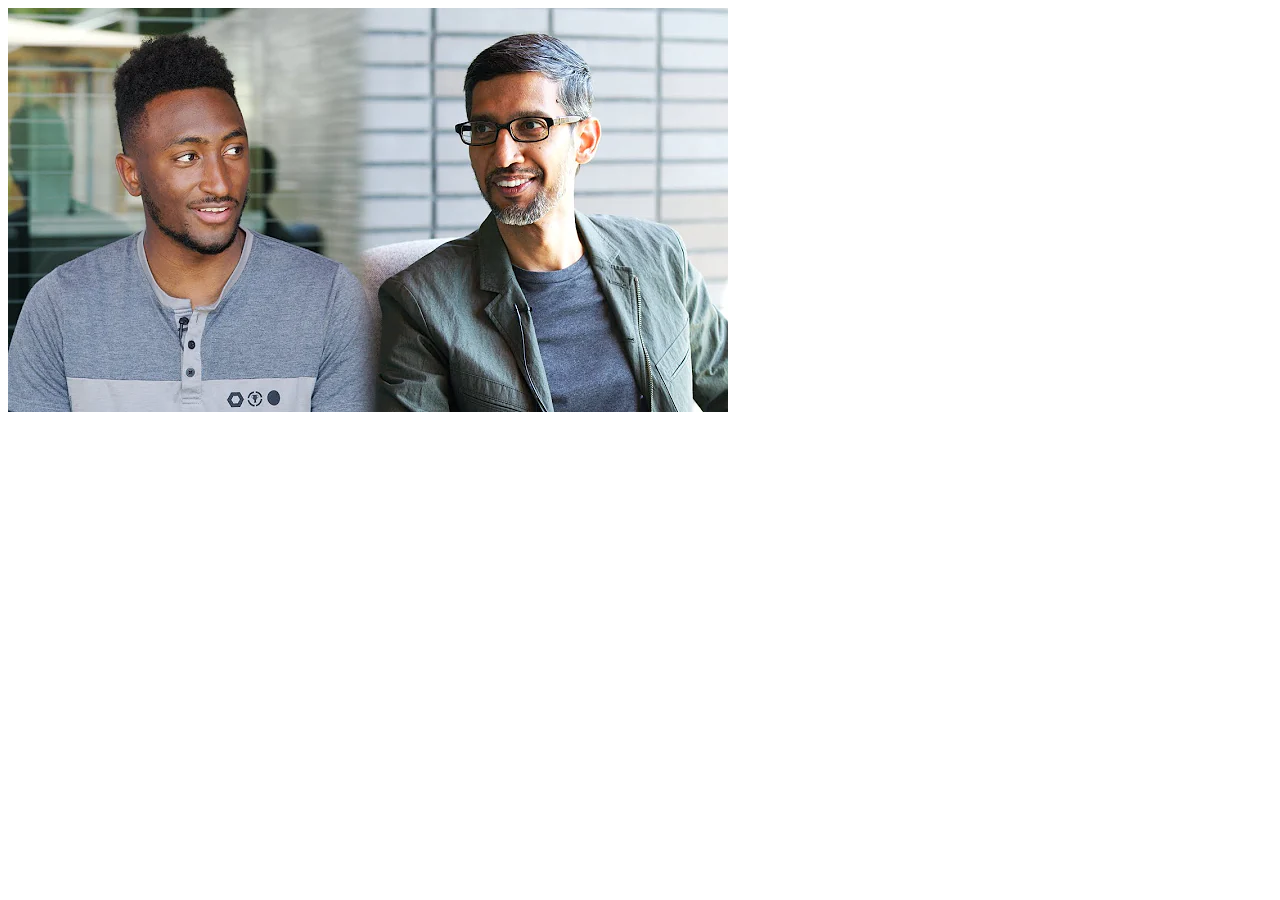
==== Youtube Clone/index.html @ 19753aca "first commit" ====
<!DOCTYPE html>
<html lang="en">
<head>
    <meta charset="UTF-8">
    <meta name="viewport" content="width=device-width, initial-scale=1.0">
    <title>Youtube Clone</title>
</head>
<body>
    <img src="Thumbnails/thumbnail-1.webp" alt="thumbnail-1">
</body>
</html>
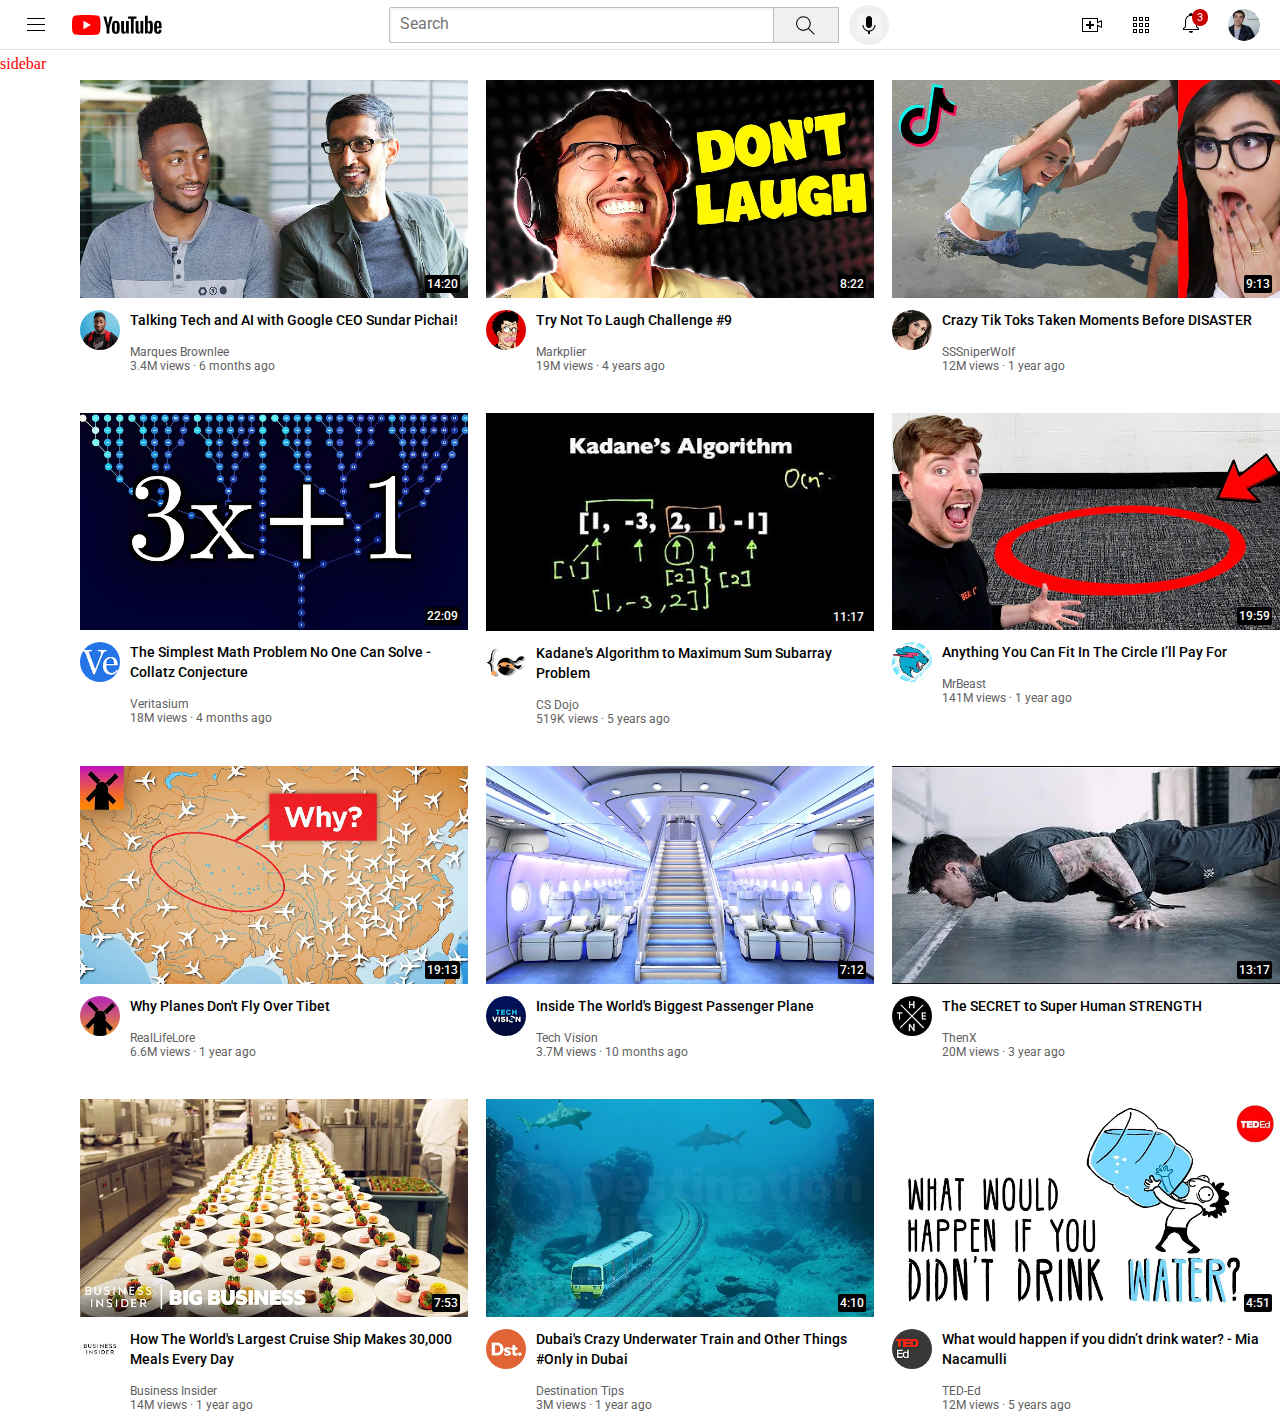
==== commit dcfad10e: "Modify up until Grid&Flex layout & position relative, absolute & fixed" ====
--- a/Youtube Clone/index.html
+++ b/Youtube Clone/index.html
@@ -1,11 +1,245 @@
 <!DOCTYPE html>
 <html lang="en">
+
 <head>
     <meta charset="UTF-8">
     <meta name="viewport" content="width=device-width, initial-scale=1.0">
     <title>Youtube Clone</title>
+    <link rel="preconnect" href="https://fonts.googleapis.com">
+    <link rel="preconnect" href="https://fonts.gstatic.com" crossorigin>
+    <link
+        href="https://fonts.googleapis.com/css2?family=Roboto:ital,wght@0,100;0,300;0,400;0,500;0,700;0,900;1,100;1,300;1,400;1,500;1,700;1,900&display=swap"
+        rel="stylesheet">
+
+
+    <link rel="stylesheet" href="main.css">
 </head>
+
 <body>
-    <img src="Thumbnails/thumbnail-1.webp" alt="thumbnail-1">
+    <header>
+        <div class="left-section">
+            <img class="hamburger-menu" src="Icons/hamburger-menu.svg" alt="Hamburger icon">
+            <img class="youtube-logo" src="Icons/youtube-logo.svg" alt="Youtube logo">
+        </div>
+        <div class="middle-section">
+            <input type="text" class="search-bar" placeholder="Search">
+            <button class="search-button">
+                <img class="search-icon" src="Icons/search.svg" alt="Search Icon">
+            </button>
+            <button class="voice-search-button">
+                <img class="voice-search-icon" src="Icons/voice-search-icon.svg" alt="Voice search Icon">
+            </button>
+        </div>
+        <div class="right-section">
+            <img class="upload-icon" src="Icons/upload.svg" alt="Upload Icon">
+            <img class="youtube-apps-icon" src="Icons/youtube-apps.svg" alt="Youtube Apps Icon">
+            <div class="notifications-icon-container">
+                <div class="notifications-count">3</div>
+                <img class="notification-icon" src="Icons/notifications.svg" alt="Notification Icon">
+            </div>
+            <img class="current-user-picture" src="Icons/my-channel.jpeg" alt="Profile picture">
+        </div>
+    </header>
+    <main>
+        <aside>
+            sidebar 
+        </aside>
+        <section>
+            <div class="video-preview">
+                <div class="thumbnail-row">
+                    <img class="thumbnail" src="Thumbnails/thumbnail-1.webp" alt="Marques Brownlee">
+                    <div class="video-time">14:20</div>
+                </div>
+                <div class="video-info-grid">
+                    <div class="channel-picture">
+                        <img class="profile-picture" src="Icons/channel-1.jpeg" alt="Marques Brownlee's icon">
+                    </div>
+                    <div class="video-info">
+                        <p class="video-title">Talking Tech and AI with Google CEO Sundar Pichai!</p>
+                        <p class="video-author">Marques Brownlee</p>
+                        <p class="video-stats">3.4M views &#183; 6 months ago</p>
+                    </div>
+                </div>
+            </div>
+            <div class="video-preview">
+                <div class="thumbnail-row">
+                    <img class="thumbnail" src="Thumbnails/thumbnail-2.webp" alt="Markplier">
+                    <div class="video-time">8:22</div>
+                </div>
+                <div class="video-info-grid">
+                    <div class="channel-picture">
+                        <img class="profile-picture" src="Icons/channel-2.jpeg" alt="Markplier's icon">
+                    </div>
+                    <div class="video-info">
+                        <p class="video-title">Try Not To Laugh Challenge #9</p>
+                        <p class="video-author">Markplier</p>
+                        <p class="video-stats">19M views &#183; 4 years ago</p>
+                    </div>
+                </div>
+            </div>
+            <div class="video-preview">
+                <div class="thumbnail-row">
+                    <img class="thumbnail" src="Thumbnails/thumbnail-3.webp" alt="SSSniperWolf">
+                    <div class="video-time">9:13</div>
+                </div>
+                <div class="video-info-grid">
+                    <div class="channel-picture">
+                        <img class="profile-picture" src="Icons/channel-3.jpeg" alt="SSSniperWolf's icon">
+                    </div>
+                    <div class="video-info">
+                        <p class="video-title">Crazy Tik Toks Taken Moments Before DISASTER</p>
+                        <p class="video-author">SSSniperWolf</p>
+                        <p class="video-stats">12M views &#183; 1 year ago</p>
+                    </div>
+                </div>
+            </div>
+            <div class="video-preview">
+                <div class="thumbnail-row">
+                    <img class="thumbnail" src="Thumbnails/thumbnail-4.webp" alt="Veritasium">
+                    <div class="video-time">22:09</div>
+                </div>
+                <div class="video-info-grid">
+                    <div class="channel-picture">
+                        <img class="profile-picture" src="Icons/channel-4.jpeg" alt="Veritasium's icon">
+                    </div>
+                    <div class="video-info">
+                        <p class="video-title">The Simplest Math Problem No One Can Solve - Collatz Conjecture</p>
+                        <p class="video-author">Veritasium</p>
+                        <p class="video-stats">18M views &#183; 4 months ago</p>
+                    </div>
+                </div>
+            </div>
+            <div class="video-preview">
+                <div class="thumbnail-row">
+                    <img class="thumbnail" src="Thumbnails/thumbnail-5.webp" alt="CS Dojo">
+                    <div class="video-time">11:17</div>
+                </div>
+                <div class="video-info-grid">
+                    <div class="channel-picture">
+                        <img class="profile-picture" src="Icons/channel-5.jpeg" alt="CS Dojo's icon">
+                    </div>
+                    <div class="video-info">
+                        <p class="video-title">Kadane's Algorithm to Maximum Sum Subarray Problem</p>
+                        <p class="video-author">CS Dojo</p>
+                        <p class="video-stats">519K views &#183; 5 years ago</p>
+                    </div>
+                </div>
+            </div>
+            <div class="video-preview">
+                <div class="thumbnail-row">
+                    <img class="thumbnail" src="Thumbnails/thumbnail-6.webp" alt="MrBeast">
+                    <div class="video-time">19:59</div>
+                </div>
+                <div class="video-info-grid">
+                    <div class="channel-picture">
+                        <img class="profile-picture" src="Icons/channel-6.jpeg" alt="MrBeast's icon">
+                    </div>
+                    <div class="video-info">
+                        <p class="video-title">Anything You Can Fit In The Circle I’ll Pay For</p>
+                        <p class="video-author">MrBeast</p>
+                        <p class="video-stats">141M views &#183; 1 year ago</p>
+                    </div>
+                </div>
+            </div>
+            <div class="video-preview">
+                <div class="thumbnail-row">
+                    <img class="thumbnail" src="Thumbnails/thumbnail-7.webp" alt="RealLifeLore">
+                    <div class="video-time">19:13</div>
+                </div>
+                <div class="video-info-grid">
+                    <div class="channel-picture">
+                        <img class="profile-picture" src="Icons/channel-7.jpeg" alt="RealLifeLore's icon">
+                    </div>
+                    <div class="video-info">
+                        <p class="video-title">Why Planes Don't Fly Over Tibet</p>
+                        <p class="video-author">RealLifeLore</p>
+                        <p class="video-stats">6.6M views &#183; 1 year ago</p>
+                    </div>
+                </div>
+            </div>
+            <div class="video-preview">
+                <div class="thumbnail-row">
+                    <img class="thumbnail" src="Thumbnails/thumbnail-8.webp" alt="Tech Vision">
+                    <div class="video-time">7:12</div>
+                </div>
+                <div class="video-info-grid">
+                    <div class="channel-picture">
+                        <img class="profile-picture" src="Icons/channel-8.jpeg" alt="Tech Vision's icon">
+                    </div>
+                    <div class="video-info">
+                        <p class="video-title">Inside The World's Biggest Passenger Plane</p>
+                        <p class="video-author">Tech Vision</p>
+                        <p class="video-stats">3.7M views &#183; 10 months ago</p>
+                    </div>
+                </div>
+            </div>
+            <div class="video-preview">
+                <div class="thumbnail-row">
+                    <img class="thumbnail" src="Thumbnails/thumbnail-9.webp" alt="MrBeast">
+                    <div class="video-time">13:17</div>
+                </div>
+                <div class="video-info-grid">
+                    <div class="channel-picture">
+                        <img class="profile-picture" src="Icons/channel-9.jpeg" alt="MrBeast's icon">
+                    </div>
+                    <div class="video-info">
+                        <p class="video-title">The SECRET to Super Human STRENGTH</p>
+                        <p class="video-author">ThenX</p>
+                        <p class="video-stats">20M views &#183; 3 year ago</p>
+                    </div>
+                </div>
+            </div>
+            <div class="video-preview">
+                <div class="thumbnail-row">
+                    <img class="thumbnail" src="Thumbnails/thumbnail-10.webp" alt="Business Insider">
+                    <div class="video-time">7:53</div>
+                </div>
+                <div class="video-info-grid">
+                    <div class="channel-picture">
+                        <img class="profile-picture" src="Icons/channel-10.jpeg" alt="Business Insider's icon">
+                    </div>
+                    <div class="video-info">
+                        <p class="video-title">How The World's Largest Cruise Ship Makes 30,000 Meals Every Day</p>
+                        <p class="video-author">Business Insider</p>
+                        <p class="video-stats">14M views &#183; 1 year ago</p>
+                    </div>
+                </div>
+            </div>
+            <div class="video-preview">
+                <div class="thumbnail-row">
+                    <img class="thumbnail" src="Thumbnails/thumbnail-11.webp" alt="Destination Tips">
+                    <div class="video-time">4:10</div>
+                </div>
+                <div class="video-info-grid">
+                    <div class="channel-picture">
+                        <img class="profile-picture" src="Icons/channel-11.jpeg" alt="Destination Tips's icon">
+                    </div>
+                    <div class="video-info">
+                        <p class="video-title">Dubai's Crazy Underwater Train and Other Things #Only in Dubai</p>
+                        <p class="video-author">Destination Tips</p>
+                        <p class="video-stats">3M views &#183; 1 year ago</p>
+                    </div>
+                </div>
+            </div>
+            <div class="video-preview">
+                <div class="thumbnail-row">
+                    <img class="thumbnail" src="Thumbnails/thumbnail-12.webp" alt="TED-Ed">
+                    <div class="video-time">4:51</div>
+                </div>
+                <div class="video-info-grid">
+                    <div class="channel-picture">
+                        <img class="profile-picture" src="Icons/channel-12.jpeg" alt="TED-Ed's icon">
+                    </div>
+                    <div class="video-info">
+                        <p class="video-title">What would happen if you didn’t drink water? - Mia Nacamulli</p>
+                        <p class="video-author">TED-Ed</p>
+                        <p class="video-stats">12M views &#183; 5 years ago</p>
+                    </div>
+                </div>
+            </div>
+        </section>
+    </main>
+    <footer></footer>
 </body>
+
 </html>--- a/Youtube Clone/main.css
+++ b/Youtube Clone/main.css
@@ -0,0 +1,228 @@
+*{
+    margin: 0;
+    padding: 0;
+    box-sizing: border-box;
+}
+
+body {
+    padding-top: 80px;
+    padding-left: 80px;
+}
+
+p {
+    font-family: Roboto, Arial;
+    margin-top: 0;
+    margin-bottom: 0;
+}
+
+header {
+    display: flex;
+    flex-direction: row;
+    justify-content: space-between;
+    height: 50px;
+    position: fixed;
+    top: 0;
+    left: 0;
+    right: 0;
+    background-color: white;
+    border-bottom-width: 1px;
+    border-bottom-style: solid;
+    border-bottom-color: rgb(228, 228, 228);
+    z-index: 1;
+}
+
+aside {
+    background-color: white;
+    color: red;
+    position: fixed;
+    top: 55px;
+    bottom: 0;
+    left: 0;
+    width: 72px;
+
+}
+
+section {
+    display: grid;
+    grid-template-columns: 1fr 1fr 1fr;
+    column-gap: 18px;
+    row-gap: 40px;
+}
+
+.left-section {
+    display: flex;
+    align-items: center;
+}
+
+.hamburger-menu {
+    height: 24px;
+    margin-left: 24px;
+    margin-right: 24px;
+}
+
+.youtube-logo {
+    height: 20px;
+}
+
+.middle-section {
+    flex: 1;
+    margin-left: 70px;
+    margin-right: 35px;
+    max-width: 500px;
+    display: flex;
+    align-items: center;
+}
+
+.search-button {
+    height: 36px;
+    width: 66px;
+    background-color: rgb(240, 240, 240);
+    border-width: 1px;
+    border-style: solid;
+    border-color: rgb(192, 192, 192);
+    margin-left: -1px;
+    margin-right: 10px;
+}
+
+.search-icon {
+    height: 25px;
+    margin-top: 4px;
+}
+
+.voice-search-button {
+    height: 40px;
+    width: 40px;
+    border-radius: 20px;
+    border: none;
+}
+
+.voice-search-icon {
+    height: 24px;
+    margin-top: 4px;
+    background-color: rgb(245, 245, 245);
+}
+
+.right-section {
+    width: 180px;
+    margin-right: 20px;
+    display: flex;
+    align-items: center;
+    justify-content: space-between;
+    flex-shrink: 0;
+}
+
+.search-bar {
+    flex: 1;
+    height: 36px;
+    padding-left: 10px;
+    border-width: 1px;
+    border-style: solid;
+    border-color: rgb(192, 192, 192);
+    border-radius: 2px;
+    box-shadow: inset 1px 2px 3px rgba(0, 0, 0, 0.05);
+    width: 0;
+}
+
+.search-bar::placeholder {
+    font-family: Roboto, Arial;
+    font-size: 16px;
+}
+
+.view-info-grid {
+    display: grid;
+    grid-template-columns: 50px 1fr;
+}
+
+.video-preview {
+   width: 100%;
+}
+
+.video-info-grid {
+    display: grid;
+    grid-template-columns: 50px 1fr;
+}
+
+.video-title {
+    margin-bottom: 15px;
+    font-size: 14px;
+    font-weight: 500;
+    line-height: 20px;
+}
+
+.video-title, .thumbnail-row {
+    cursor: pointer;
+}
+
+
+.video-author,
+.video-stats {
+    font-size: 12px;
+    color: rgb(96, 96, 96);
+}
+
+
+.thumbnail {
+    width: 100%;
+    display: block;
+}
+
+.thumbnail-row {
+    width: 100%;
+    margin-bottom: 12px;
+    position: relative;
+}
+
+
+.profile-picture {
+    width: 40px;
+    border-radius: 20px;
+}
+
+
+.upload-icon {
+    height: 24px;
+
+}
+
+.youtube-apps-icon {
+    height: 24px;
+}
+
+.notification-icon {
+    height: 24px;
+    /* position: absolute; */
+}
+
+.current-user-picture {
+    height: 32px;
+    border-radius: 16px;
+}
+
+.video-time {
+    background-color: black;
+    color: white;
+    font-family: Roboto, Arial;
+    font-size: 12px;
+    font-weight: 500;
+    padding: 2px;
+    border-radius: 2px;
+    position: absolute;
+    right: 8px;
+    bottom: 5px;
+}
+
+.notifications-icon-container {
+    position: relative;
+}
+
+.notifications-count {
+    position: absolute;
+    top: -2px;
+    right: -5px;
+    background-color: rgb(200, 0, 0);
+    color: white;
+    font-family: Roboto, Arial;
+    font-size: 11px;
+    padding: 2px 5px;
+    border-radius: 10px;
+}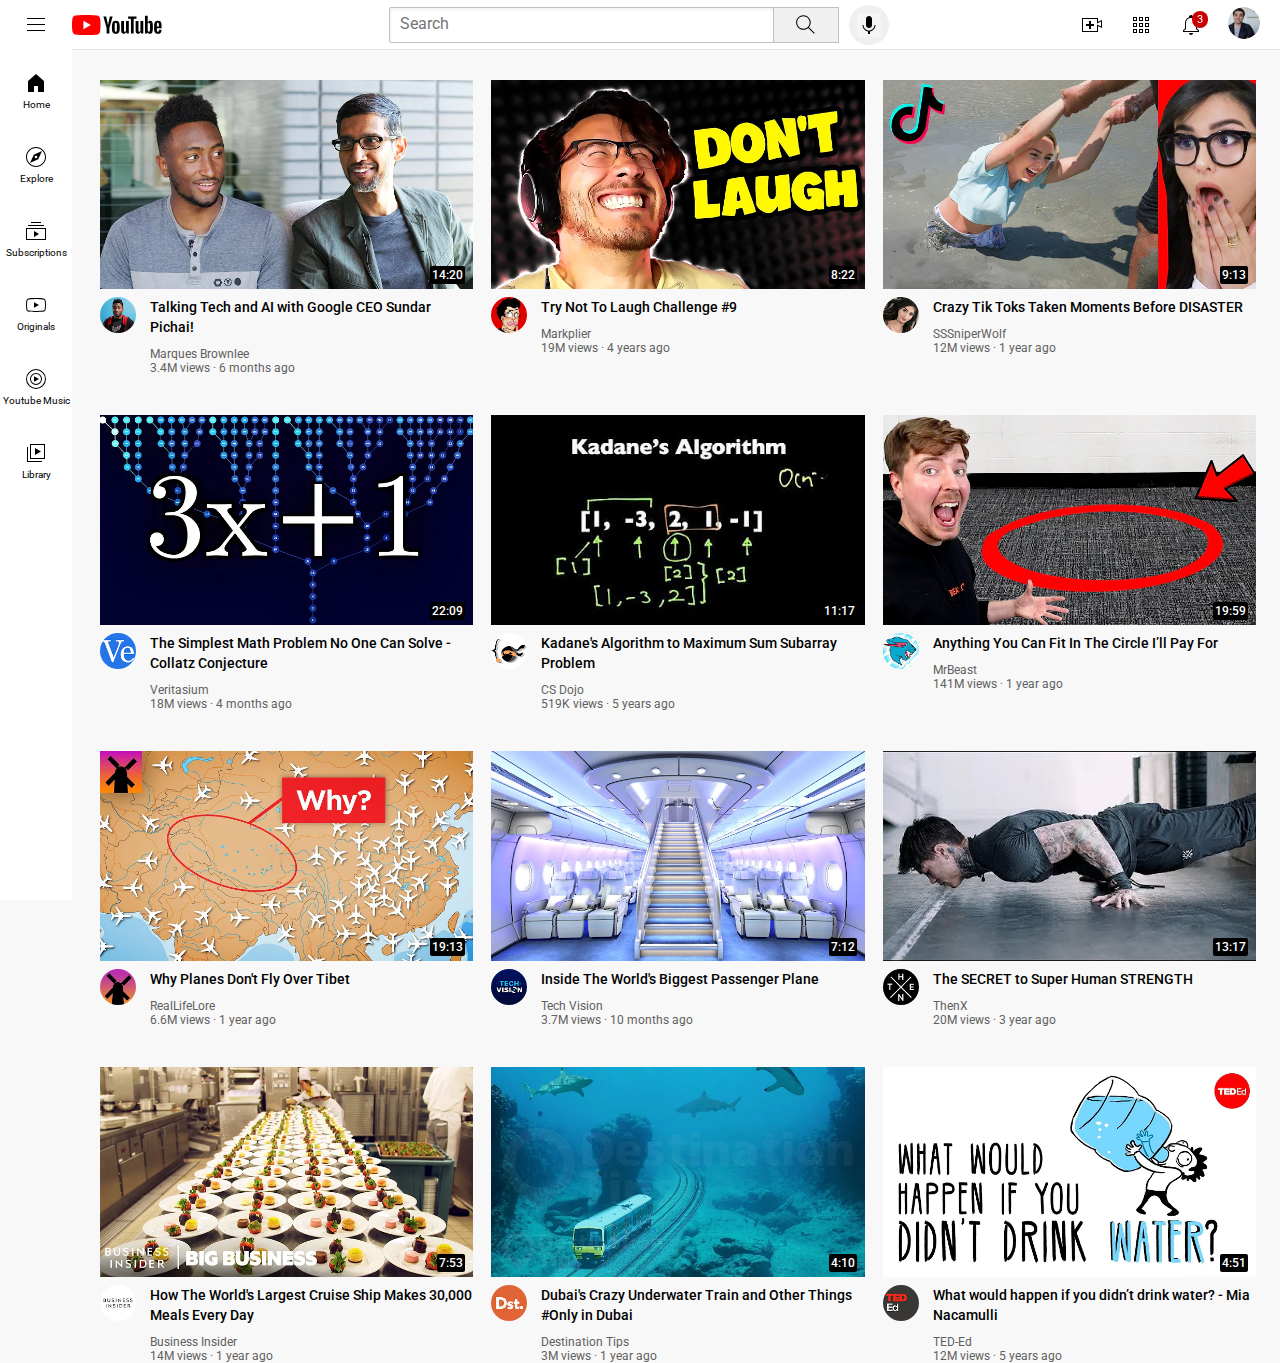
==== commit 7c2d1a3c: "Final YouTube Clone" ====
--- a/Youtube Clone/index.html
+++ b/Youtube Clone/index.html
@@ -25,24 +25,58 @@
             <input type="text" class="search-bar" placeholder="Search">
             <button class="search-button">
                 <img class="search-icon" src="Icons/search.svg" alt="Search Icon">
+                <div class="tooltip">Search</div>
             </button>
             <button class="voice-search-button">
                 <img class="voice-search-icon" src="Icons/voice-search-icon.svg" alt="Voice search Icon">
+                <div class="tooltip">Search with your voice</div>
             </button>
         </div>
         <div class="right-section">
-            <img class="upload-icon" src="Icons/upload.svg" alt="Upload Icon">
-            <img class="youtube-apps-icon" src="Icons/youtube-apps.svg" alt="Youtube Apps Icon">
+            <div class="upload-icon-container">
+                <img class="upload-icon" src="Icons/upload.svg" alt="Upload Icon">
+                <div class="tooltip">Create</div>
+            </div>
+            <div class="youtube-apps-container">
+                <img class="youtube-apps-icon" src="Icons/youtube-apps.svg" alt="Youtube Apps Icon">
+                <div class="tooltip">YouTube apps</div>
+            </div>
             <div class="notifications-icon-container">
                 <div class="notifications-count">3</div>
                 <img class="notification-icon" src="Icons/notifications.svg" alt="Notification Icon">
-            </div>
-            <img class="current-user-picture" src="Icons/my-channel.jpeg" alt="Profile picture">
+                <div class="tooltip">Notifications</div>
+            </div>
+            <div class="current-user-picture-icon-container">
+                <img class="current-user-picture" src="Icons/my-channel.jpeg" alt="Profile picture">
+            </div>
         </div>
     </header>
     <main>
         <aside>
-            sidebar 
+            <div class="sidebar-link">
+                <img src="Icons/home.svg" alt="">
+                <div>Home</div>
+            </div>
+            <div class="sidebar-link">
+                <img src="Icons/explore.svg" alt="">
+                <div>Explore</div>
+            </div>
+            <div class="sidebar-link">
+                <img src="Icons/subscriptions.svg" alt="">
+                <div>Subscriptions</div>
+            </div>
+            <div class="sidebar-link">
+                <img src="Icons/originals.svg" alt="">
+                <div>Originals</div>
+            </div>
+            <div class="sidebar-link">
+                <img src="Icons/youtube-music.svg" alt="">
+                <div>Youtube Music</div>
+            </div>
+            <div class="sidebar-link">
+                <img src="Icons/library.svg" alt="">
+                <div>Library</div>
+            </div>
         </aside>
         <section>
             <div class="video-preview">
--- a/Youtube Clone/main.css
+++ b/Youtube Clone/main.css
@@ -6,7 +6,9 @@
 
 body {
     padding-top: 80px;
-    padding-left: 80px;
+    padding-left: 100px;
+    padding-right: 24px;
+    background-color: rgb(248, 248, 248);
 }
 
 p {
@@ -33,20 +35,34 @@
 
 aside {
     background-color: white;
-    color: red;
+    color: black;
     position: fixed;
-    top: 55px;
+    top: 48px;
     bottom: 0;
     left: 0;
     width: 72px;
+    z-index: 200;
+    padding-top: 5px;
 
 }
 
 section {
     display: grid;
-    grid-template-columns: 1fr 1fr 1fr;
+    grid-template-columns: 1fr 1fr 1fr 1fr;
     column-gap: 18px;
     row-gap: 40px;
+}
+
+@media (max-width: 1330px) {
+    section {
+        grid-template-columns: 1fr 1fr 1fr;
+    }
+}
+
+@media (max-width: 975px) {
+    section {
+        grid-template-columns: 1fr 1fr;
+    }
 }
 
 .left-section {
@@ -82,23 +98,68 @@
     border-color: rgb(192, 192, 192);
     margin-left: -1px;
     margin-right: 10px;
+   
+    cursor: pointer;
 }
 
 .search-icon {
     height: 25px;
-    margin-top: 4px;
-}
+}
+
+
 
 .voice-search-button {
     height: 40px;
     width: 40px;
     border-radius: 20px;
     border: none;
+    cursor: pointer;
+}
+
+.search-button, 
+.voice-search-button,
+.upload-icon-container,
+.youtube-apps-container,
+.notifications-icon-container
+{
+    display: flex;
+    justify-content: center;
+    align-items: center;
+    position: relative;
+    cursor: pointer;
+}
+
+.search-button .tooltip,
+.voice-search-button .tooltip,
+.upload-icon-container .tooltip,
+.youtube-apps-container .tooltip,
+.notifications-icon-container .tooltip
+{
+    position: absolute;
+    background-color: gray;
+    color: white;
+    padding: 4px 8px;
+    border-radius: 2px;
+    font-size: 12px;
+    font-family: Roboto, Arial;
+    bottom: -30px;
+    opacity: 0;
+    transition: opacity 0.15s;
+    pointer-events: none;
+    white-space: nowrap;
+}
+
+.search-button:hover .tooltip,
+.voice-search-button:hover .tooltip,
+.upload-icon-container:hover .tooltip,
+.youtube-apps-container:hover .tooltip,
+.notifications-icon-container:hover .tooltip
+{
+    opacity: 1;
 }
 
 .voice-search-icon {
     height: 24px;
-    margin-top: 4px;
     background-color: rgb(245, 245, 245);
 }
 
@@ -143,7 +204,7 @@
 }
 
 .video-title {
-    margin-bottom: 15px;
+    margin-bottom: 10px;
     font-size: 14px;
     font-weight: 500;
     line-height: 20px;
@@ -168,14 +229,14 @@
 
 .thumbnail-row {
     width: 100%;
-    margin-bottom: 12px;
+    margin-bottom: 8px;
     position: relative;
 }
 
 
 .profile-picture {
-    width: 40px;
-    border-radius: 20px;
+    width: 36px;
+    border-radius: 18px;
 }
 
 
@@ -225,4 +286,28 @@
     font-size: 11px;
     padding: 2px 5px;
     border-radius: 10px;
+}
+
+.sidebar-link {
+    height: 74px;
+    cursor: pointer;
+    display: flex;
+    justify-content: center;
+    align-items: center;
+    flex-direction: column;
+    text-align: center;
+}
+
+.sidebar-link:hover {
+    background-color: rgb(235, 235, 235);
+}
+
+.sidebar-link img {
+    height: 24px;
+    margin-bottom: 4px;
+}
+
+.sidebar-link div {
+    font-family: Roboto, Arial;
+    font-size: 10px;
 }